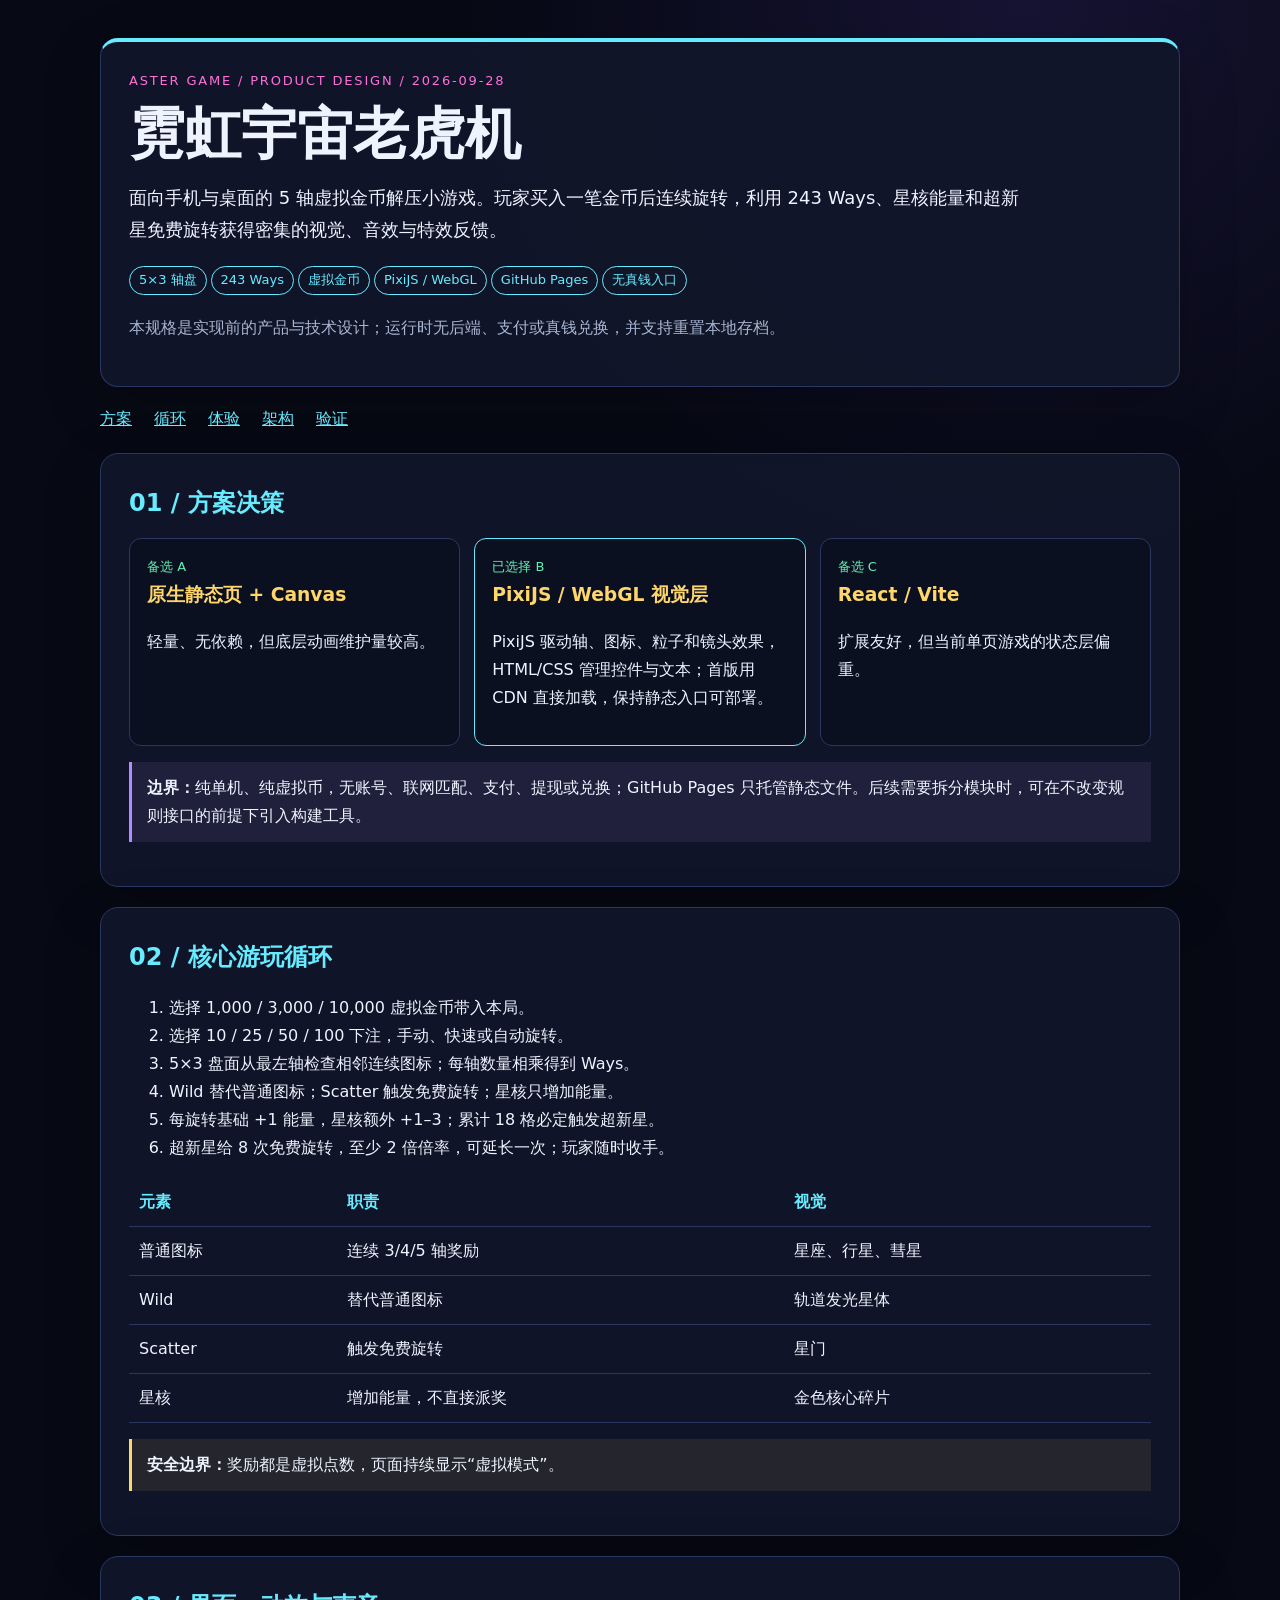
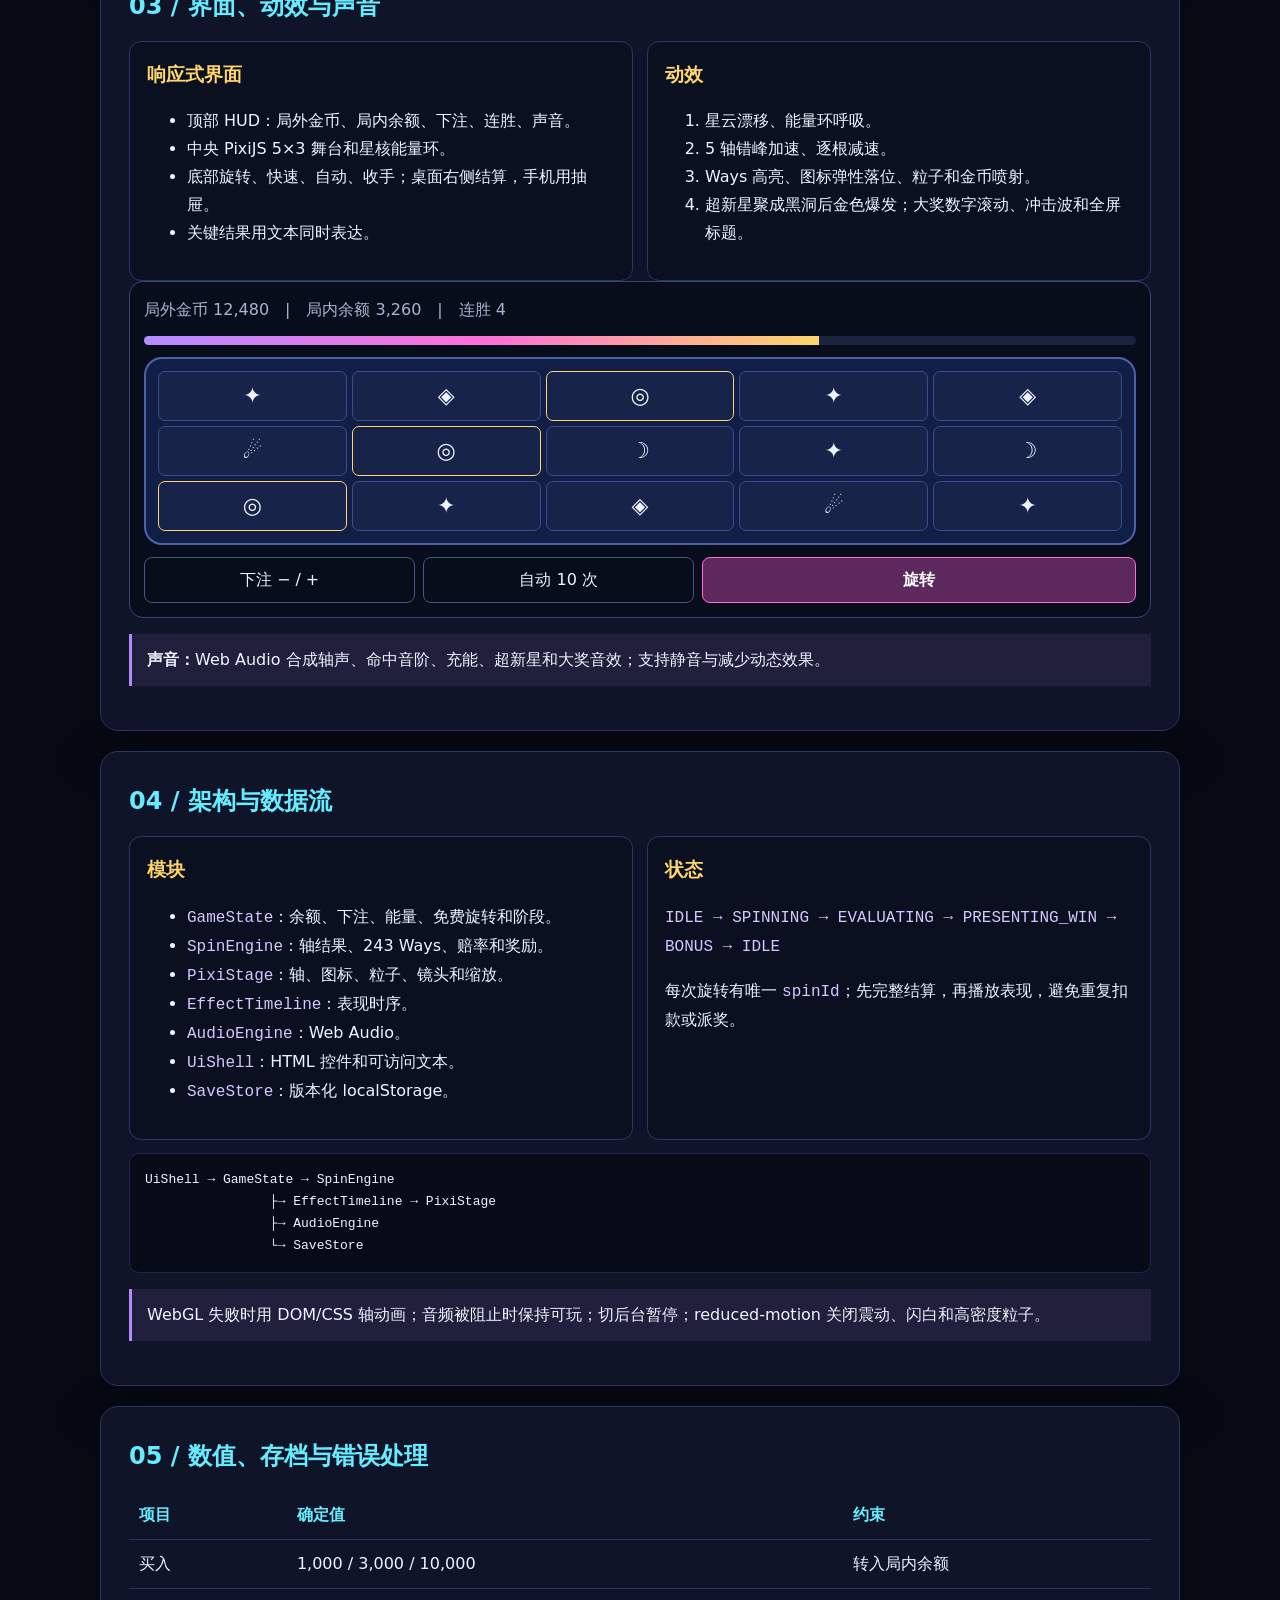
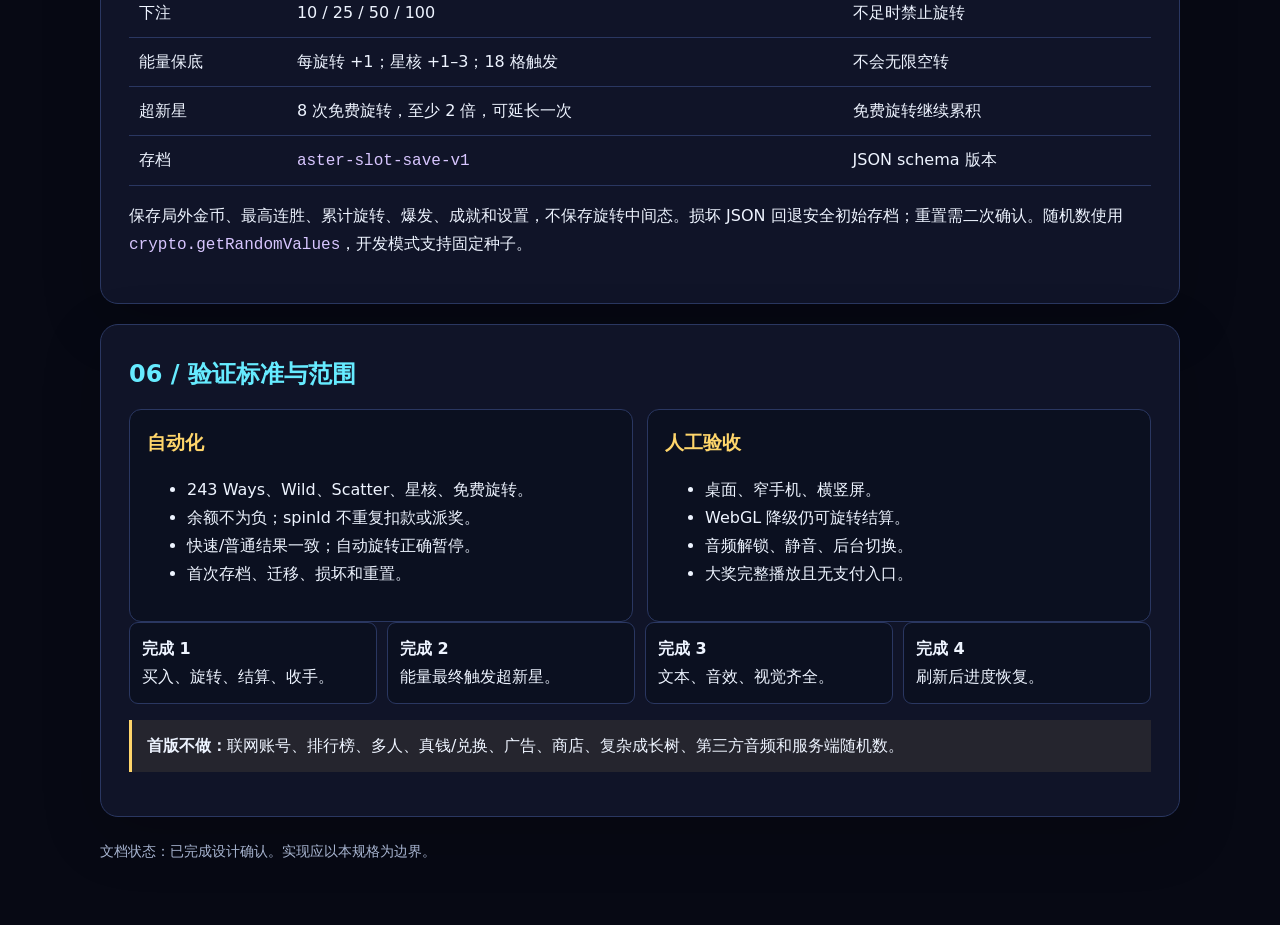
==== docs/specs/2026-09-28-neon-cosmic-slots-design.html @ e3b740c6 "Build neon cosmic virtual slot game" ====
﻿<!doctype html>
<html lang="zh-CN">
<head>
<meta charset="utf-8"><meta name="viewport" content="width=device-width,initial-scale=1">
<title>Aster Game｜霓虹宇宙老虎机设计规格</title>
<style>
:root{color-scheme:dark;--bg:#070914;--panel:#11162a;--line:#2a3761;--text:#eef4ff;--muted:#a8b5d1;--cyan:#66ebff;--violet:#b28cff;--pink:#ff6fd8;--gold:#ffd66b}
*{box-sizing:border-box}body{margin:0;background:radial-gradient(circle at 80% 0%,#42308b44,transparent 35rem),var(--bg);color:var(--text);font:16px/1.75 system-ui,-apple-system,"Segoe UI","Microsoft YaHei",sans-serif}main{max-width:1120px;margin:auto;padding:38px 20px 70px}header,section{border:1px solid var(--line);border-radius:18px;background:#11162af2;box-shadow:0 18px 60px #0003;padding:28px;margin-top:20px}header{border-top:4px solid var(--cyan);margin-top:0}h1{font-size:clamp(32px,6vw,56px);line-height:1.1;margin:10px 0}h2{color:var(--cyan);margin:0 0 14px}h3{color:var(--gold);margin:0 0 8px}.eyebrow{color:var(--pink);letter-spacing:.14em;font-size:13px}.muted{color:var(--muted)}.lede{font-size:18px;max-width:900px}.badge{display:inline-block;border:1px solid var(--cyan);border-radius:99px;color:var(--cyan);padding:2px 9px;margin:3px 4px 3px 0;font-size:13px}nav{display:flex;gap:12px 22px;flex-wrap:wrap;padding:18px 0 0}a{color:var(--cyan)}.grid{display:grid;grid-template-columns:repeat(3,1fr);gap:14px}.two{grid-template-columns:repeat(2,1fr)}.card{background:#0b1020;border:1px solid var(--line);border-radius:12px;padding:17px}.selected{border-color:var(--cyan)}.tag{color:#63f0b2;font-size:13px}.note,.warning{padding:12px 15px;border-left:3px solid var(--violet);background:#b28cff18}.warning{border-color:var(--gold);background:#ffd66b16}table{width:100%;border-collapse:collapse;margin:12px 0}th,td{text-align:left;vertical-align:top;border-bottom:1px solid var(--line);padding:10px}th{color:var(--cyan)}pre{white-space:pre-wrap;background:#070b17;border:1px solid #1d294b;border-radius:10px;padding:15px;font:13px/1.7 ui-monospace,Consolas,monospace}.wire{background:#080d1c;border:1px solid #364777;border-radius:14px;padding:14px}.reels{display:grid;grid-template-columns:repeat(5,1fr);gap:5px;padding:12px;background:#111f46;border:2px solid #4e63a7;border-radius:18px}.reel{display:grid;gap:5px}.symbol{min-height:50px;display:grid;place-items:center;border-radius:7px;background:#18234a;border:1px solid #3b4d88;font-size:22px}.hot{border-color:var(--gold)}.meter{height:9px;border-radius:99px;background:#1a2340;overflow:hidden;margin:12px 0}.meter span{display:block;width:68%;height:100%;background:linear-gradient(90deg,var(--violet),var(--pink),var(--gold))}.actions{display:grid;grid-template-columns:1fr 1fr 1.6fr;gap:8px;margin-top:12px}.action{text-align:center;border:1px solid #465784;border-radius:8px;padding:8px}.primary{border-color:var(--pink);background:#5d285c;color:#fff;font-weight:700}.flow{display:grid;grid-template-columns:repeat(4,1fr);gap:10px}.flow div{background:#0b1020;border:1px solid var(--line);border-radius:9px;padding:12px}code{color:#d8c6ff}footer{color:var(--muted);padding-top:22px;font-size:14px}@media(max-width:760px){main{padding:16px 11px 50px}header,section{padding:19px;border-radius:14px}.grid,.two,.flow{grid-template-columns:1fr}.symbol{min-height:40px;font-size:17px}nav{display:none}}@media print{body,header,section,.card,.wire{background:#fff;color:#172033;box-shadow:none}h2,h3,th,a{color:#172033}}
</style>
</head>
<body><main>
<header><div class="eyebrow">ASTER GAME / PRODUCT DESIGN / 2026-09-28</div><h1>霓虹宇宙老虎机</h1><p class="lede">面向手机与桌面的 5 轴虚拟金币解压小游戏。玩家买入一笔金币后连续旋转，利用 243 Ways、星核能量和超新星免费旋转获得密集的视觉、音效与特效反馈。</p><p><span class="badge">5×3 轴盘</span><span class="badge">243 Ways</span><span class="badge">虚拟金币</span><span class="badge">PixiJS / WebGL</span><span class="badge">GitHub Pages</span><span class="badge">无真钱入口</span></p><p class="muted">本规格是实现前的产品与技术设计；运行时无后端、支付或真钱兑换，并支持重置本地存档。</p></header>
<nav><a href="#decisions">方案</a><a href="#loop">循环</a><a href="#experience">体验</a><a href="#architecture">架构</a><a href="#validation">验证</a></nav>
<section id="decisions"><h2>01 / 方案决策</h2><div class="grid"><article class="card"><div class="tag">备选 A</div><h3>原生静态页 + Canvas</h3><p>轻量、无依赖，但底层动画维护量较高。</p></article><article class="card selected"><div class="tag">已选择 B</div><h3>PixiJS / WebGL 视觉层</h3><p>PixiJS 驱动轴、图标、粒子和镜头效果，HTML/CSS 管理控件与文本；首版用 CDN 直接加载，保持静态入口可部署。</p></article><article class="card"><div class="tag">备选 C</div><h3>React / Vite</h3><p>扩展友好，但当前单页游戏的状态层偏重。</p></article></div><p class="note"><strong>边界：</strong>纯单机、纯虚拟币，无账号、联网匹配、支付、提现或兑换；GitHub Pages 只托管静态文件。后续需要拆分模块时，可在不改变规则接口的前提下引入构建工具。</p></section>
<section id="loop"><h2>02 / 核心游玩循环</h2><ol><li>选择 1,000 / 3,000 / 10,000 虚拟金币带入本局。</li><li>选择 10 / 25 / 50 / 100 下注，手动、快速或自动旋转。</li><li>5×3 盘面从最左轴检查相邻连续图标；每轴数量相乘得到 Ways。</li><li>Wild 替代普通图标；Scatter 触发免费旋转；星核只增加能量。</li><li>每旋转基础 +1 能量，星核额外 +1–3；累计 18 格必定触发超新星。</li><li>超新星给 8 次免费旋转，至少 2 倍倍率，可延长一次；玩家随时收手。</li></ol><table><thead><tr><th>元素</th><th>职责</th><th>视觉</th></tr></thead><tbody><tr><td>普通图标</td><td>连续 3/4/5 轴奖励</td><td>星座、行星、彗星</td></tr><tr><td>Wild</td><td>替代普通图标</td><td>轨道发光星体</td></tr><tr><td>Scatter</td><td>触发免费旋转</td><td>星门</td></tr><tr><td>星核</td><td>增加能量，不直接派奖</td><td>金色核心碎片</td></tr></tbody></table><p class="warning"><strong>安全边界：</strong>奖励都是虚拟点数，页面持续显示“虚拟模式”。</p></section>
<section id="experience"><h2>03 / 界面、动效与声音</h2><div class="grid two"><article class="card"><h3>响应式界面</h3><ul><li>顶部 HUD：局外金币、局内余额、下注、连胜、声音。</li><li>中央 PixiJS 5×3 舞台和星核能量环。</li><li>底部旋转、快速、自动、收手；桌面右侧结算，手机用抽屉。</li><li>关键结果用文本同时表达。</li></ul></article><article class="card"><h3>动效</h3><ol><li>星云漂移、能量环呼吸。</li><li>5 轴错峰加速、逐根减速。</li><li>Ways 高亮、图标弹性落位、粒子和金币喷射。</li><li>超新星聚成黑洞后金色爆发；大奖数字滚动、冲击波和全屏标题。</li></ol></article></div><div class="wire"><div class="muted">局外金币 12,480　|　局内余额 3,260　|　连胜 4</div><div class="meter"><span></span></div><div class="reels"><div class="reel"><div class="symbol">✦</div><div class="symbol">☄</div><div class="symbol hot">◎</div></div><div class="reel"><div class="symbol">◈</div><div class="symbol hot">◎</div><div class="symbol">✦</div></div><div class="reel"><div class="symbol hot">◎</div><div class="symbol">☽</div><div class="symbol">◈</div></div><div class="reel"><div class="symbol">✦</div><div class="symbol">✦</div><div class="symbol">☄</div></div><div class="reel"><div class="symbol">◈</div><div class="symbol">☽</div><div class="symbol">✦</div></div></div><div class="actions"><div class="action">下注 − / +</div><div class="action">自动 10 次</div><div class="action primary">旋转</div></div></div><p class="note"><strong>声音：</strong>Web Audio 合成轴声、命中音阶、充能、超新星和大奖音效；支持静音与减少动态效果。</p></section>
<section id="architecture"><h2>04 / 架构与数据流</h2><div class="grid two"><article class="card"><h3>模块</h3><ul><li><code>GameState</code>：余额、下注、能量、免费旋转和阶段。</li><li><code>SpinEngine</code>：轴结果、243 Ways、赔率和奖励。</li><li><code>PixiStage</code>：轴、图标、粒子、镜头和缩放。</li><li><code>EffectTimeline</code>：表现时序。</li><li><code>AudioEngine</code>：Web Audio。</li><li><code>UiShell</code>：HTML 控件和可访问文本。</li><li><code>SaveStore</code>：版本化 localStorage。</li></ul></article><article class="card"><h3>状态</h3><p><code>IDLE → SPINNING → EVALUATING → PRESENTING_WIN → BONUS → IDLE</code></p><p>每次旋转有唯一 <code>spinId</code>；先完整结算，再播放表现，避免重复扣款或派奖。</p></article></div><pre>UiShell → GameState → SpinEngine
                ├→ EffectTimeline → PixiStage
                ├→ AudioEngine
                └→ SaveStore</pre><p class="note">WebGL 失败时用 DOM/CSS 轴动画；音频被阻止时保持可玩；切后台暂停；reduced-motion 关闭震动、闪白和高密度粒子。</p></section>
<section id="numbers"><h2>05 / 数值、存档与错误处理</h2><table><thead><tr><th>项目</th><th>确定值</th><th>约束</th></tr></thead><tbody><tr><td>买入</td><td>1,000 / 3,000 / 10,000</td><td>转入局内余额</td></tr><tr><td>下注</td><td>10 / 25 / 50 / 100</td><td>不足时禁止旋转</td></tr><tr><td>能量保底</td><td>每旋转 +1；星核 +1–3；18 格触发</td><td>不会无限空转</td></tr><tr><td>超新星</td><td>8 次免费旋转，至少 2 倍，可延长一次</td><td>免费旋转继续累积</td></tr><tr><td>存档</td><td><code>aster-slot-save-v1</code></td><td>JSON schema 版本</td></tr></tbody></table><p>保存局外金币、最高连胜、累计旋转、爆发、成就和设置，不保存旋转中间态。损坏 JSON 回退安全初始存档；重置需二次确认。随机数使用 <code>crypto.getRandomValues</code>，开发模式支持固定种子。</p></section>
<section id="validation"><h2>06 / 验证标准与范围</h2><div class="grid two"><article class="card"><h3>自动化</h3><ul><li>243 Ways、Wild、Scatter、星核、免费旋转。</li><li>余额不为负；spinId 不重复扣款或派奖。</li><li>快速/普通结果一致；自动旋转正确暂停。</li><li>首次存档、迁移、损坏和重置。</li></ul></article><article class="card"><h3>人工验收</h3><ul><li>桌面、窄手机、横竖屏。</li><li>WebGL 降级仍可旋转结算。</li><li>音频解锁、静音、后台切换。</li><li>大奖完整播放且无支付入口。</li></ul></article></div><div class="flow"><div><strong>完成 1</strong><br>买入、旋转、结算、收手。</div><div><strong>完成 2</strong><br>能量最终触发超新星。</div><div><strong>完成 3</strong><br>文本、音效、视觉齐全。</div><div><strong>完成 4</strong><br>刷新后进度恢复。</div></div><p class="warning"><strong>首版不做：</strong>联网账号、排行榜、多人、真钱/兑换、广告、商店、复杂成长树、第三方音频和服务端随机数。</p></section>
<footer>文档状态：已完成设计确认。实现应以本规格为边界。</footer>
</main></body></html>
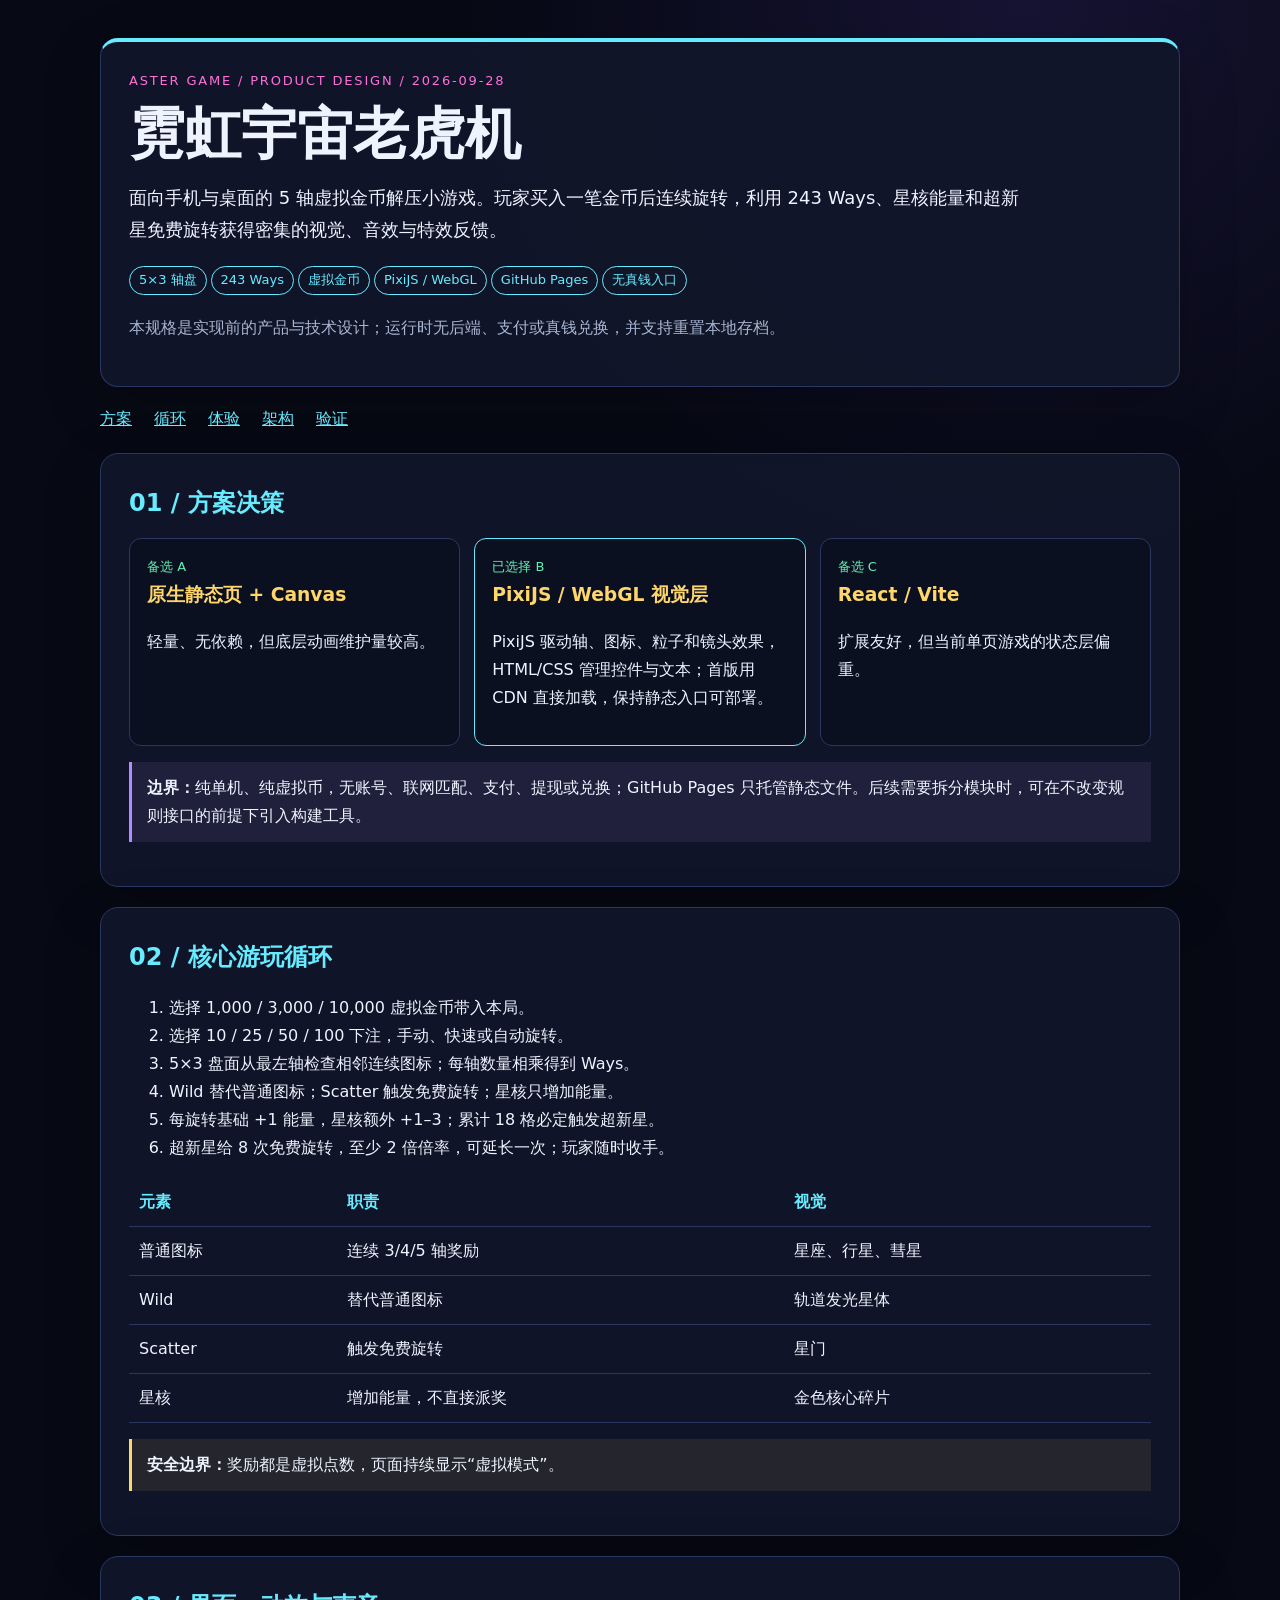
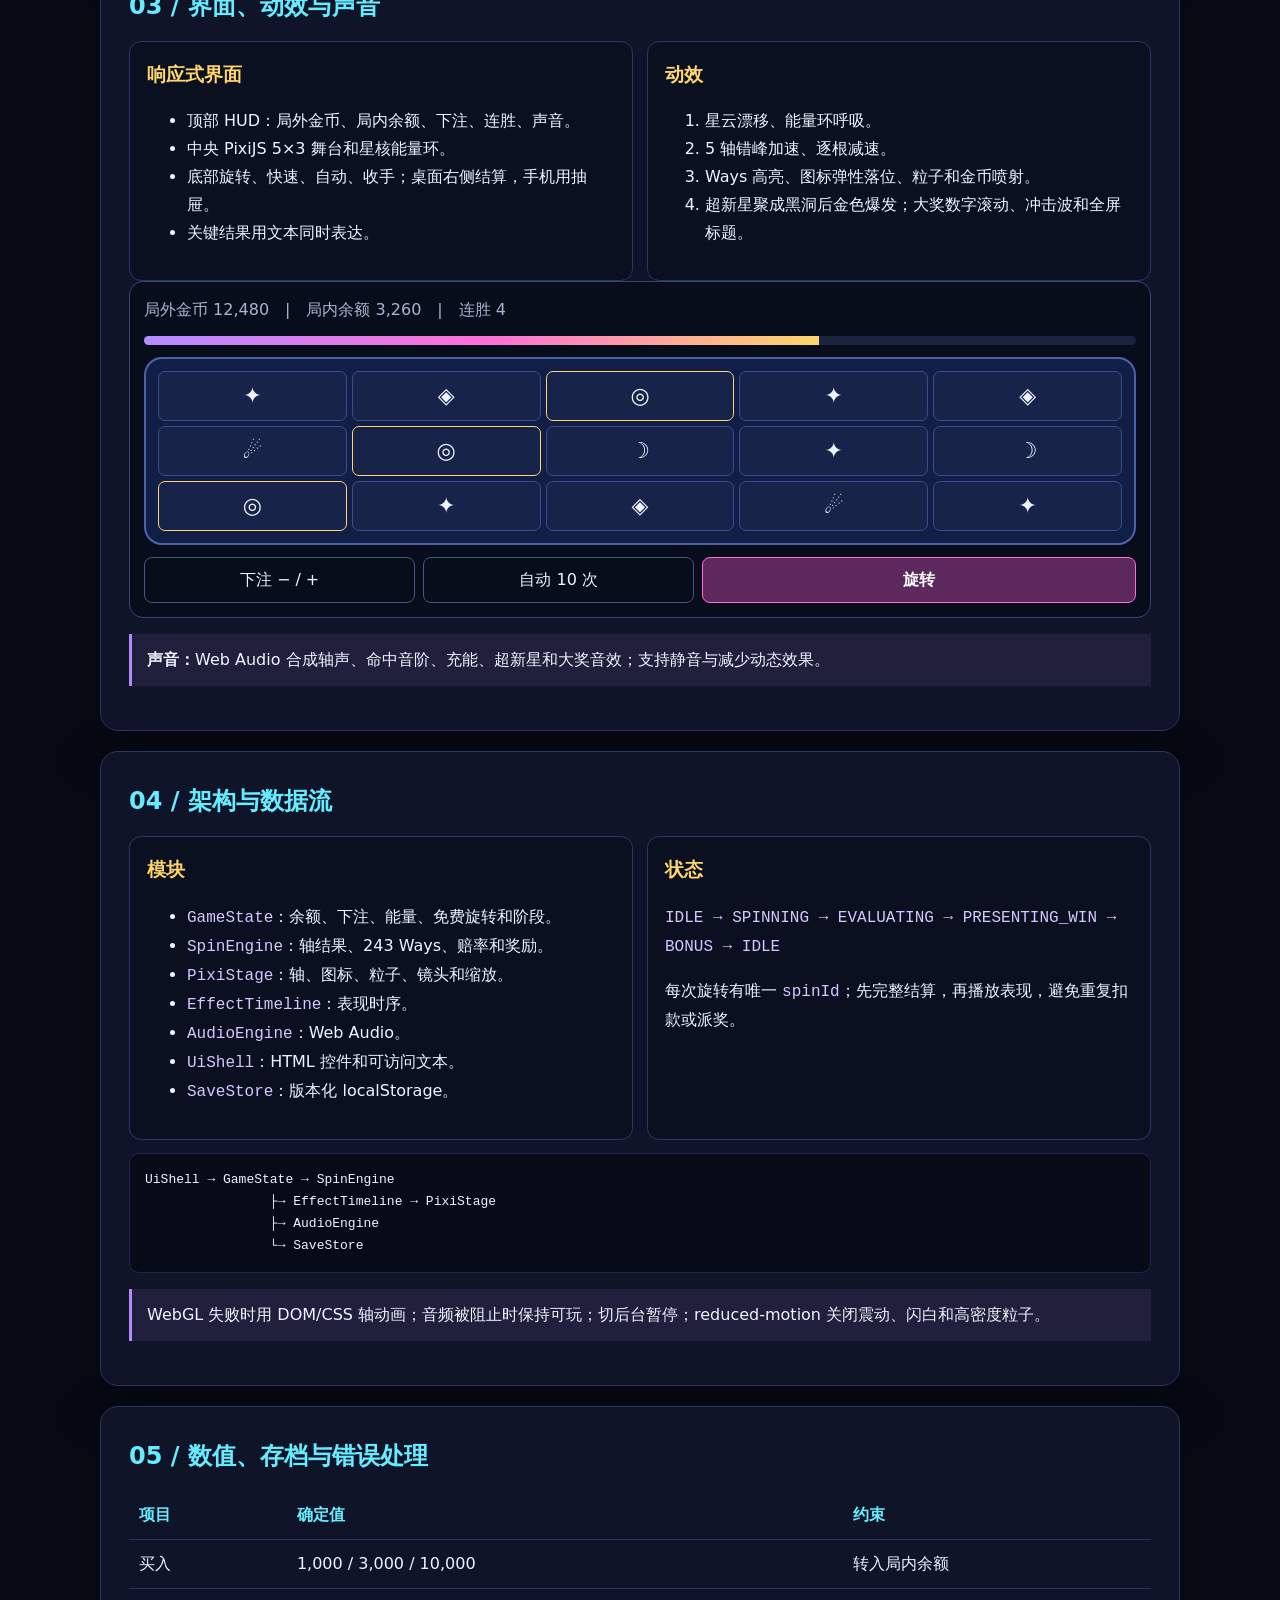
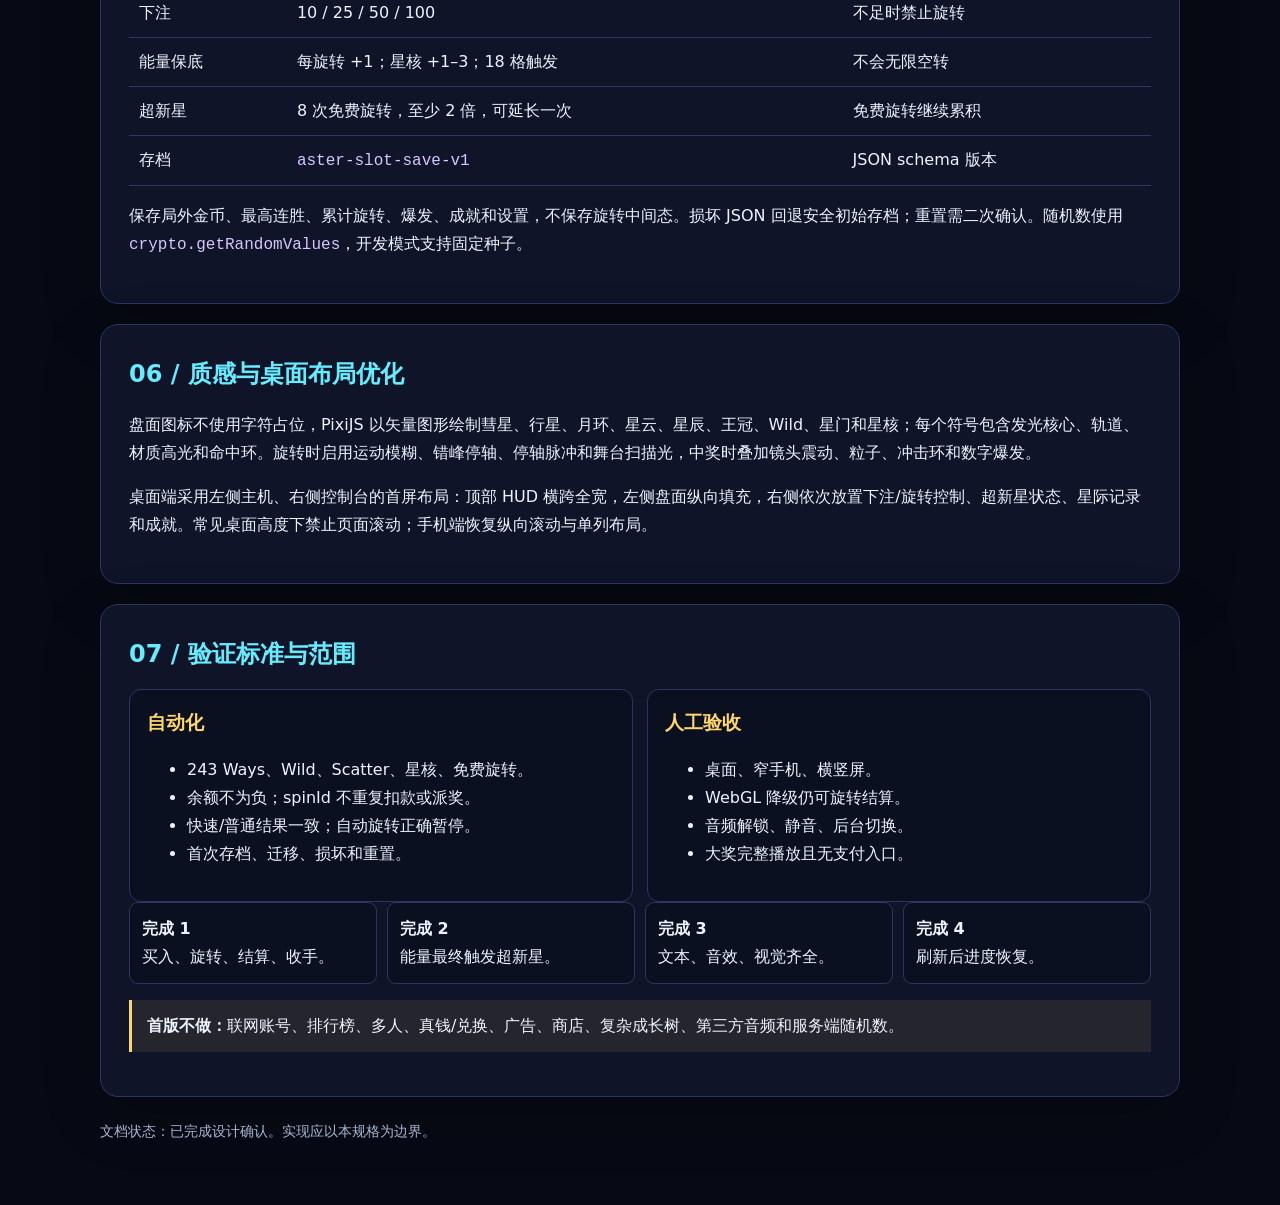
==== commit cee301f1: "Polish slot visuals and desktop cockpit layout" ====
--- a/docs/specs/2026-09-28-neon-cosmic-slots-design.html
+++ b/docs/specs/2026-09-28-neon-cosmic-slots-design.html
@@ -19,6 +19,6 @@
                 ├→ AudioEngine
                 └→ SaveStore</pre><p class="note">WebGL 失败时用 DOM/CSS 轴动画；音频被阻止时保持可玩；切后台暂停；reduced-motion 关闭震动、闪白和高密度粒子。</p></section>
 <section id="numbers"><h2>05 / 数值、存档与错误处理</h2><table><thead><tr><th>项目</th><th>确定值</th><th>约束</th></tr></thead><tbody><tr><td>买入</td><td>1,000 / 3,000 / 10,000</td><td>转入局内余额</td></tr><tr><td>下注</td><td>10 / 25 / 50 / 100</td><td>不足时禁止旋转</td></tr><tr><td>能量保底</td><td>每旋转 +1；星核 +1–3；18 格触发</td><td>不会无限空转</td></tr><tr><td>超新星</td><td>8 次免费旋转，至少 2 倍，可延长一次</td><td>免费旋转继续累积</td></tr><tr><td>存档</td><td><code>aster-slot-save-v1</code></td><td>JSON schema 版本</td></tr></tbody></table><p>保存局外金币、最高连胜、累计旋转、爆发、成就和设置，不保存旋转中间态。损坏 JSON 回退安全初始存档；重置需二次确认。随机数使用 <code>crypto.getRandomValues</code>，开发模式支持固定种子。</p></section>
-<section id="validation"><h2>06 / 验证标准与范围</h2><div class="grid two"><article class="card"><h3>自动化</h3><ul><li>243 Ways、Wild、Scatter、星核、免费旋转。</li><li>余额不为负；spinId 不重复扣款或派奖。</li><li>快速/普通结果一致；自动旋转正确暂停。</li><li>首次存档、迁移、损坏和重置。</li></ul></article><article class="card"><h3>人工验收</h3><ul><li>桌面、窄手机、横竖屏。</li><li>WebGL 降级仍可旋转结算。</li><li>音频解锁、静音、后台切换。</li><li>大奖完整播放且无支付入口。</li></ul></article></div><div class="flow"><div><strong>完成 1</strong><br>买入、旋转、结算、收手。</div><div><strong>完成 2</strong><br>能量最终触发超新星。</div><div><strong>完成 3</strong><br>文本、音效、视觉齐全。</div><div><strong>完成 4</strong><br>刷新后进度恢复。</div></div><p class="warning"><strong>首版不做：</strong>联网账号、排行榜、多人、真钱/兑换、广告、商店、复杂成长树、第三方音频和服务端随机数。</p></section>
+<section id="polish"><h2>06 / 质感与桌面布局优化</h2><p>盘面图标不使用字符占位，PixiJS 以矢量图形绘制彗星、行星、月环、星云、星辰、王冠、Wild、星门和星核；每个符号包含发光核心、轨道、材质高光和命中环。旋转时启用运动模糊、错峰停轴、停轴脉冲和舞台扫描光，中奖时叠加镜头震动、粒子、冲击环和数字爆发。</p><p>桌面端采用左侧主机、右侧控制台的首屏布局：顶部 HUD 横跨全宽，左侧盘面纵向填充，右侧依次放置下注/旋转控制、超新星状态、星际记录和成就。常见桌面高度下禁止页面滚动；手机端恢复纵向滚动与单列布局。</p></section><section id="validation"><h2>07 / 验证标准与范围</h2><div class="grid two"><article class="card"><h3>自动化</h3><ul><li>243 Ways、Wild、Scatter、星核、免费旋转。</li><li>余额不为负；spinId 不重复扣款或派奖。</li><li>快速/普通结果一致；自动旋转正确暂停。</li><li>首次存档、迁移、损坏和重置。</li></ul></article><article class="card"><h3>人工验收</h3><ul><li>桌面、窄手机、横竖屏。</li><li>WebGL 降级仍可旋转结算。</li><li>音频解锁、静音、后台切换。</li><li>大奖完整播放且无支付入口。</li></ul></article></div><div class="flow"><div><strong>完成 1</strong><br>买入、旋转、结算、收手。</div><div><strong>完成 2</strong><br>能量最终触发超新星。</div><div><strong>完成 3</strong><br>文本、音效、视觉齐全。</div><div><strong>完成 4</strong><br>刷新后进度恢复。</div></div><p class="warning"><strong>首版不做：</strong>联网账号、排行榜、多人、真钱/兑换、广告、商店、复杂成长树、第三方音频和服务端随机数。</p></section>
 <footer>文档状态：已完成设计确认。实现应以本规格为边界。</footer>
 </main></body></html>
